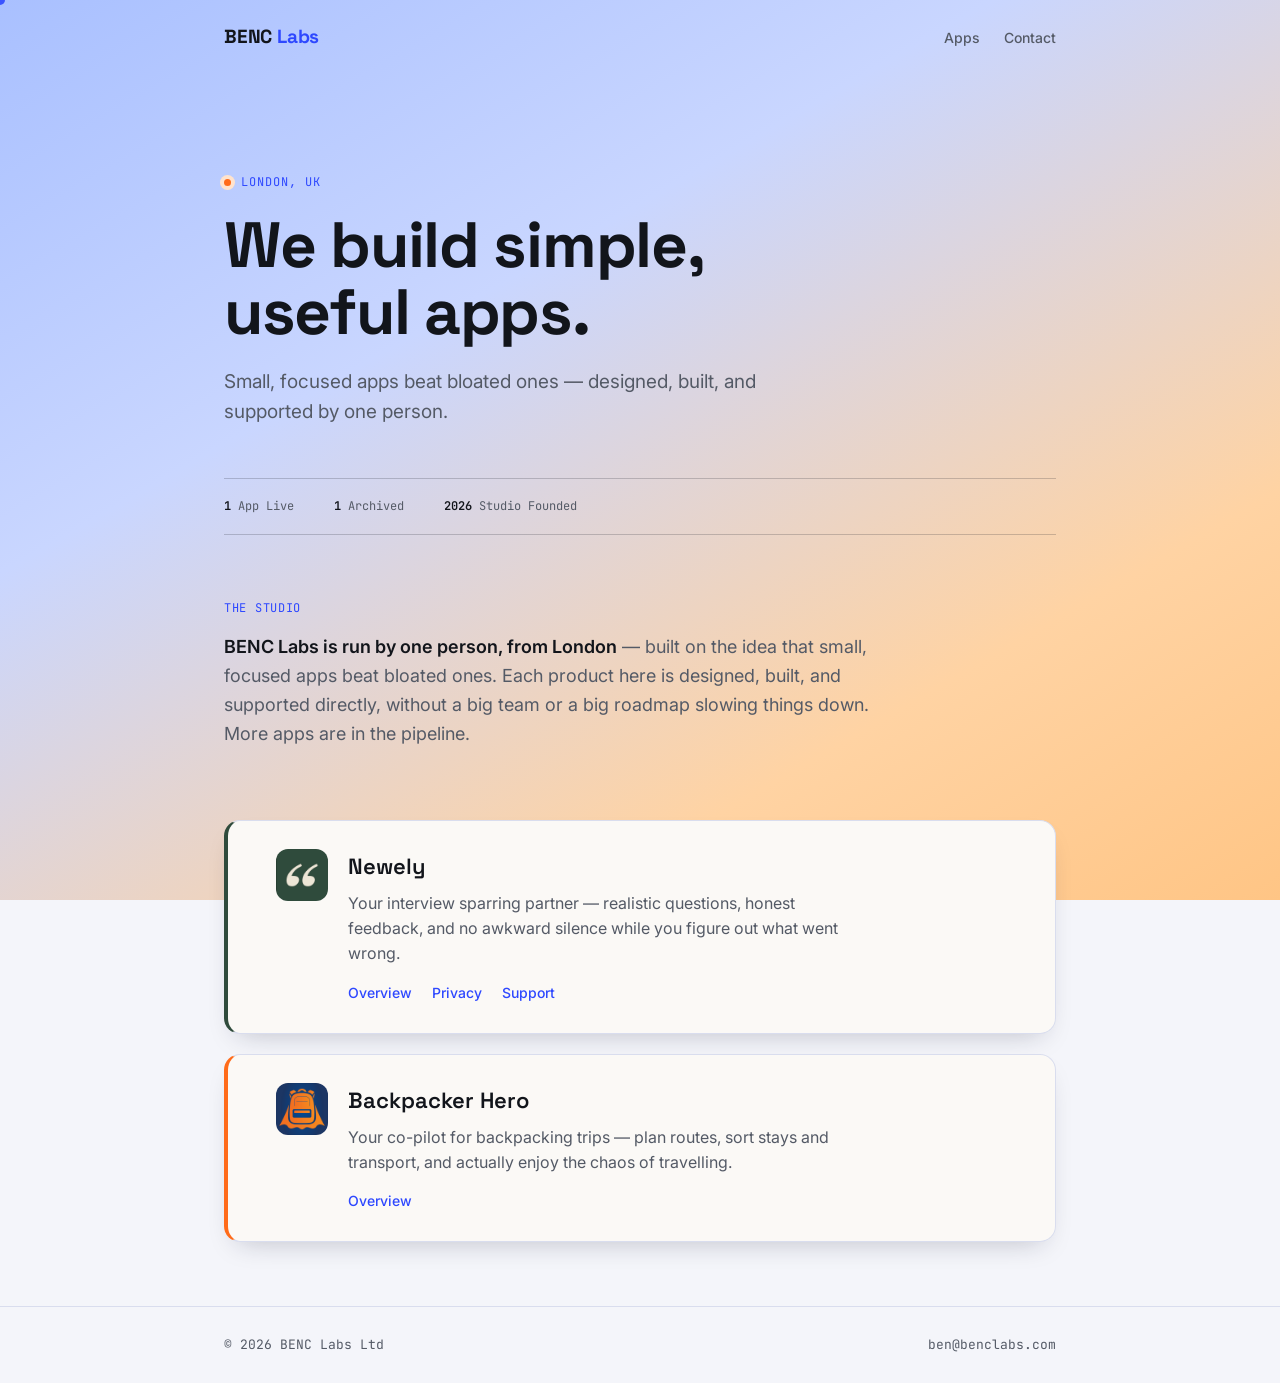
==== index.html @ 93e012b4 "first version of the site" ====
<!DOCTYPE html>
<html lang="en">
<head>
<meta charset="UTF-8">
<meta name="viewport" content="width=device-width, initial-scale=1.0">
<title>BENC Labs</title>
<meta name="description" content="BENC Labs builds small, useful apps — including Backpacker Hero and Newely.">
<link rel="stylesheet" href="styles.css?v=3">
<link rel="stylesheet" href="home-theme.css?v=3">
</head>
<body class="home-theme">

<div class="bg-wash"></div>
<div class="cursor-dot" id="cursor"></div>

<header class="site">
  <div class="wrap">
    <div class="brand">BENC <span>Labs</span></div>
    <nav class="site">
      <a href="#apps">Apps</a>
      <a href="mailto:ben@benclabs.com">Contact</a>
    </nav>
  </div>
</header>

<main>
  <section class="hero">
    <div class="wrap">
      <div class="eyebrow"><span class="dot"></span>LONDON, UK</div>
      <h1 class="display">We build simple, <span class="glow">useful apps.</span></h1>
      <p class="lede">Small, focused apps beat bloated ones — designed, built, and supported by one person.</p>

      <!-- TODO: confirm these numbers before shipping -->
      <div class="readout">
        <span><b>1</b> App Live</span>
        <span><b>1</b> Archived</span>
        <span><b>2026</b> Studio Founded</span>
      </div>
    </div>
  </section>

  <section class="wrap">
    <div class="about-block reveal">
      <div class="idx">The studio</div>
      <p><b>BENC Labs is run by one person, from London</b> — built on the idea that small, focused apps beat bloated ones. Each product here is designed, built, and supported directly, without a big team or a big roadmap slowing things down. More apps are in the pipeline.</p>
    </div>
  </section>

  <section id="apps" class="wrap">
    <div class="apps-list reveal">

      <div class="app-card reveal d1" style="--entry-accent:#2F4B3C;--entry-tint:#2F4B3C0D;">
        <a class="app-card-hitbox" href="newely/" aria-label="Newely overview"></a>
        <img src="newely/assets/icon.png" alt="" class="app-card-icon">
        <div class="app-card-body">
          <h2>Newely</h2>
          <p>Your interview sparring partner — realistic questions, honest feedback, and no awkward silence while you figure out what went wrong.</p>
          <div class="app-card-links">
            <a href="newely/" class="app-card-link-real">Overview</a>
            <a href="newely/privacy.html" class="app-card-link-real">Privacy</a>
            <a href="newely/support.html" class="app-card-link-real">Support</a>
          </div>
        </div>
      </div>

      <div class="app-card reveal d2" style="--entry-accent:#FF6B1A;--entry-tint:#FF6B1A0D;">
        <a class="app-card-hitbox" href="backpacker-hero/" aria-label="Backpacker Hero overview"></a>
        <img src="backpacker-hero/assets/icon.png" alt="" class="app-card-icon">
        <div class="app-card-body">
          <h2>Backpacker Hero</h2>
          <p>Your co-pilot for backpacking trips — plan routes, sort stays and transport, and actually enjoy the chaos of travelling.</p>
          <div class="app-card-links">
            <a href="backpacker-hero/" class="app-card-link-real">Overview</a>
          </div>
        </div>
      </div>

    </div>
  </section>
</main>

<footer class="site">
  <div class="wrap">
    <span>© 2026 BENC Labs Ltd</span>
    <a href="mailto:ben@benclabs.com">ben@benclabs.com</a>
  </div>
</footer>

<script src="script.js"></script>
</body>
</html>
---- styles.css ----
@import url('https://fonts.googleapis.com/css2?family=Space+Grotesk:wght@400;500;600;700&family=Inter:wght@400;500;600&family=JetBrains+Mono:wght@400;500&display=swap');

:root {
  --bg: #F4F5FA;
  --paper: #FBF9F6;
  --ink: #12151B;
  --ink-soft: #545A66;
  --line: #D9DDEE;
  --accent: #2E48FF;
  --accent-soft: #DEE4FF;
  --amber: #FF6A1A;
  --amber-soft: #FFE3CE;
  --radius: 3px;
}

* { box-sizing: border-box; }
html { scroll-behavior: smooth; }

body {
  margin: 0;
  background: var(--bg);
  color: var(--ink);
  font-family: 'Inter', system-ui, sans-serif;
  font-size: 16px;
  line-height: 1.55;
  overflow-x: hidden;
}

.bg-wash {
  position: fixed;
  inset: 0;
  z-index: -1;
  background: linear-gradient(150deg, #A9C0FF 0%, #C9D6FF 35%, #FFD3A3 75%, #FFC585 100%);
}

@media (prefers-reduced-motion: reduce) {
  * { animation: none !important; transition: none !important; scroll-behavior: auto !important; }
}

a { color: var(--accent); text-decoration: none; }
a:hover { text-decoration: underline; }
a:focus-visible, button:focus-visible { outline: 2px solid var(--accent); outline-offset: 3px; }

.wrap { max-width: 880px; margin: 0 auto; padding: 0 24px; }

.cursor-dot {
  position: fixed;
  width: 10px; height: 10px;
  border-radius: 50%;
  background: var(--accent);
  pointer-events: none;
  z-index: 999;
  transform: translate(-50%,-50%);
  transition: width .18s, height .18s, background .18s, opacity .18s;
  opacity: 0;
}
@media (hover: hover) and (pointer: fine) { .cursor-dot { opacity: .9; } }
.cursor-dot.big { width: 36px; height: 36px; background: var(--amber); opacity: .16; }

header.site {
  position: sticky; top: 0; z-index: 50;
  padding: 22px 0;
}
header.site .wrap { display: flex; align-items: baseline; justify-content: space-between; gap: 16px; flex-wrap: wrap; }
.brand { font-family: 'Space Grotesk', sans-serif; font-weight: 700; font-size: 19px; letter-spacing: -0.01em; color: var(--ink); }
.brand span { color: var(--accent); }
nav.site a { color: var(--ink-soft); font-size: 14px; margin-left: 20px; font-weight: 500; }
nav.site a:hover { color: var(--accent); }

.reveal { opacity: 0; transform: translateY(18px); transition: opacity .7s ease, transform .7s ease; }
.reveal.in { opacity: 1; transform: translateY(0); }
.reveal.d1 { transition-delay: .08s; }
.reveal.d2 { transition-delay: .16s; }
.reveal.d3 { transition-delay: .24s; }

.hero { padding: 100px 0 64px; }
.eyebrow {
  font-family: 'JetBrains Mono', monospace; font-size: 12px; letter-spacing: 0.08em;
  color: var(--accent); text-transform: uppercase; margin-bottom: 20px;
  display: flex; align-items: center; gap: 10px;
}
.eyebrow .dot { width: 7px; height: 7px; background: var(--amber); border-radius: 50%; display: inline-block; box-shadow: 0 0 0 4px var(--amber-soft); animation: pulse 2s infinite; }
@keyframes pulse { 0%,100%{opacity:1} 50%{opacity:.3} }
h1.display {
  font-family: 'Space Grotesk', sans-serif; font-weight: 700;
  font-size: clamp(36px, 7vw, 64px); line-height: 1.04; letter-spacing: -0.02em;
  margin: 0 0 22px; max-width: 15ch;
}
.lede { font-size: 19px; color: var(--ink-soft); max-width: 52ch; margin: 0; }

.readout {
  margin-top: 56px; padding: 18px 0; border-top: 1px solid rgba(18,21,32,0.2); border-bottom: 1px solid rgba(18,21,32,0.2);
  display: flex; gap: 40px; flex-wrap: wrap;
  font-family: 'JetBrains Mono', monospace; font-size: 12px; color: var(--ink-soft);
}
.readout b { color: var(--ink); font-weight: 600; }

.apps-list { display: flex; flex-direction: column; gap: 20px; margin: 20px 0 64px; }

.app-card {
  display: flex; align-items: flex-start; gap: 20px;
  padding: 28px; border-radius: 16px;
  background: var(--paper);
  border: 1px solid var(--line);
  border-left: 4px solid var(--entry-accent, var(--line));
  box-shadow: 0 12px 28px -14px rgba(20, 25, 50, 0.28);
  text-decoration: none !important;
  color: inherit;
  transition: transform .18s ease, box-shadow .18s ease, border-color .18s ease;
}
.app-card:hover, .app-card:focus, .app-card:active { text-decoration: none !important; }
.app-card:hover {
  transform: translateY(-3px);
  box-shadow: 0 18px 36px -14px rgba(20, 25, 50, 0.34);
}
.app-card:hover .app-card-body h2 { color: var(--entry-accent, var(--ink)); }

.app-card-icon { width: 52px; height: 52px; object-fit: contain; border-radius: 12px; flex-shrink: 0; }

.app-card-body { min-width: 0; }
.app-card-body h2 {
  font-family: 'Space Grotesk', sans-serif; font-size: 22px; font-weight: 600;
  margin: 0 0 8px; transition: color .2s;
}
.app-card-body p { margin: 0 0 14px; color: var(--ink-soft); max-width: 52ch; }
.app-card-links a, .app-card-links .entry-sublink { font-size: 14px; font-weight: 500; margin-right: 16px; }
.app-card-links a { color: var(--accent); }
.app-card-links a:hover { text-decoration: underline; }
.app-card-links .entry-sublink { color: var(--accent); }

@media (max-width: 640px) {
  .app-card { flex-direction: column; gap: 14px; }
}

.app-card-archived { opacity: 0.7; }
.app-card-archived .app-card-icon { filter: grayscale(45%); }
.app-card-archived:hover { opacity: 1; }
.archived-tag {
  display: inline-block;
  font-family: 'JetBrains Mono', monospace; font-size: 11px; text-transform: uppercase; letter-spacing: 0.05em;
  color: var(--ink-soft); border: 1px solid var(--line); border-radius: 4px;
  padding: 3px 8px; margin-bottom: 8px;
}

.app-hero { padding: 90px 0 70px; border-bottom: 1px solid var(--line); }
.app-hero .tag {
  font-family: 'JetBrains Mono', monospace; font-size: 12px; color: var(--accent);
  text-transform: uppercase; letter-spacing: 0.06em; margin-bottom: 16px;
}
.app-hero h1 {
  font-family: 'Space Grotesk', sans-serif; font-weight: 700;
  font-size: clamp(38px, 8vw, 72px); line-height: 1.0; letter-spacing: -0.02em; margin: 0 0 20px;
}
.app-hero p.sub { font-size: 19px; color: var(--ink-soft); max-width: 48ch; }

.section-block { padding: 80px 0; border-bottom: 1px solid var(--line); }
.section-block .idx { font-family: 'JetBrains Mono', monospace; font-size: 12px; color: var(--accent); margin-bottom: 14px; }
.section-block h2 {
  font-family: 'Space Grotesk', sans-serif; font-size: clamp(24px, 4vw, 34px);
  margin: 0 0 16px; max-width: 20ch; letter-spacing: -0.01em;
}
.section-block p { color: var(--ink-soft); max-width: 58ch; font-size: 16.5px; }

.feature-grid { display: grid; grid-template-columns: repeat(3, 1fr); gap: 1px; background: var(--line); margin-top: 36px; border: 1px solid var(--line); }
.feature-grid .cell { background: var(--paper); padding: 26px; }
.feature-grid .cell .num { font-family: 'JetBrains Mono', monospace; font-size: 11px; color: var(--accent); margin-bottom: 10px; }
.feature-grid .cell h3 { font-family: 'Space Grotesk', sans-serif; font-size: 17px; margin: 0 0 8px; }
.feature-grid .cell p { font-size: 14.5px; margin: 0; color: var(--ink-soft); }
@media (max-width: 720px) { .feature-grid { grid-template-columns: 1fr; } }

.cta-block { padding: 70px 0; text-align: center; }
.cta-block h2 { font-family: 'Space Grotesk', sans-serif; font-size: clamp(26px, 5vw, 38px); margin: 0 0 24px; }

main.page { padding: 56px 0 80px; }
.page-eyebrow { font-family: 'JetBrains Mono', monospace; font-size: 12px; color: var(--accent); text-transform: uppercase; letter-spacing: 0.06em; margin-bottom: 12px; }
.page h1 { font-family: 'Space Grotesk', sans-serif; font-size: clamp(28px, 4vw, 38px); margin: 0 0 8px; letter-spacing: -0.01em; }
.page .updated { color: var(--ink-soft); font-size: 14px; margin-bottom: 40px; font-family: 'JetBrains Mono', monospace; }
.page section { margin-bottom: 34px; }
.page h2 { font-family: 'Space Grotesk', sans-serif; font-size: 19px; margin: 0 0 10px; }
.page p, .page li { color: var(--ink-soft); max-width: 66ch; }
.page ul { padding-left: 20px; }

.card { background: var(--paper); border: 1px solid var(--line); border-radius: 6px; padding: 28px; }

.contact-block {
  background: var(--paper); border: 1px solid var(--line); border-radius: 6px; padding: 28px;
  display: flex; align-items: center; justify-content: space-between; gap: 20px; flex-wrap: wrap;
}
.contact-block .label { font-family: 'JetBrains Mono', monospace; font-size: 12px; color: var(--ink-soft); text-transform: uppercase; letter-spacing: 0.05em; margin-bottom: 6px; }
.contact-block .email { font-family: 'Space Grotesk', sans-serif; font-size: 20px; font-weight: 600; }
.btn {
  display: inline-block; background: var(--ink); color: #fff !important; padding: 11px 20px;
  border-radius: var(--radius); font-weight: 500; font-size: 14px; text-decoration: none !important;
  transition: background .2s;
}
.btn:hover { background: var(--accent); }

.back-link { display: inline-block; margin-bottom: 28px; font-size: 14px; font-family: 'JetBrains Mono', monospace; color: var(--ink-soft) !important; }
.back-link:hover { color: var(--accent) !important; }

footer.site { border-top: 1px solid var(--line); padding: 28px 0; margin-top: 40px; }
footer.site .wrap { display: flex; justify-content: space-between; flex-wrap: wrap; gap: 12px; font-size: 13px; color: var(--ink-soft); font-family: 'JetBrains Mono', monospace; }
footer.site a { color: var(--ink-soft); }
footer.site a:hover { color: var(--accent); }
---- home-theme.css ----
/* BENC Labs — homepage theme
   Sits on top of styles.css. The homepage now shares the same
   off-white / cobalt system as the app pages, so this file only
   adds the handful of things that are specific to the homepage. */

.home-theme .hero { padding-bottom: 0; }

.home-theme .readout { margin-top: 52px; }

/* about block: same hairline-section pattern the app pages use */
.home-theme .about-block {
  padding: 64px 0;
}
.home-theme .about-block .idx {
  font-family: 'JetBrains Mono', monospace;
  font-size: 12px;
  color: var(--accent);
  text-transform: uppercase;
  letter-spacing: 0.06em;
  margin-bottom: 16px;
}
.home-theme .about-block p {
  font-size: 18px;
  line-height: 1.6;
  color: var(--ink-soft);
  max-width: 62ch;
  margin: 0;
}
.home-theme .about-block p b {
  color: var(--ink);
  font-weight: 600;
}

.home-theme .apps-list { margin-top: 8px; }
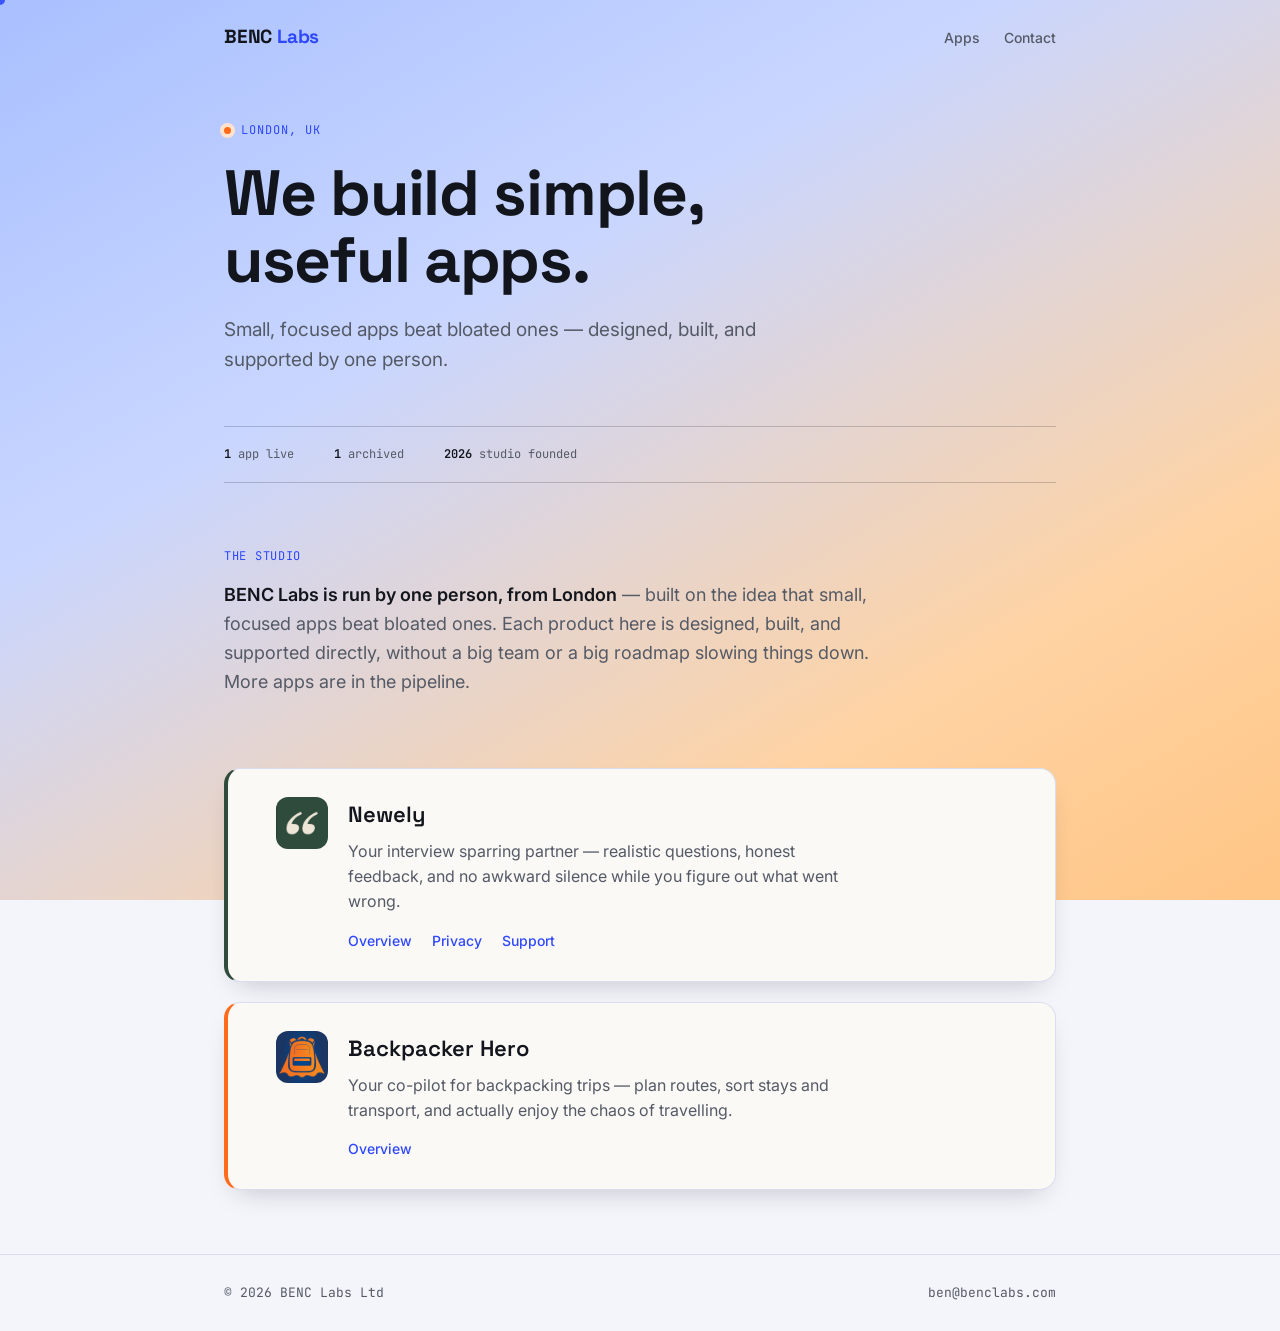
==== commit 5660fbb2: "Hide tab bar" ====
--- a/index.html
+++ b/index.html
@@ -32,9 +32,9 @@
 
       <!-- TODO: confirm these numbers before shipping -->
       <div class="readout">
-        <span><b>1</b> App Live</span>
-        <span><b>1</b> Archived</span>
-        <span><b>2026</b> Studio Founded</span>
+        <span><b>1</b> app live</span>
+        <span><b>1</b> archived</span>
+        <span><b>2026</b> studio founded</span>
       </div>
     </div>
   </section>
@@ -71,6 +71,7 @@
           <p>Your co-pilot for backpacking trips — plan routes, sort stays and transport, and actually enjoy the chaos of travelling.</p>
           <div class="app-card-links">
             <a href="backpacker-hero/" class="app-card-link-real">Overview</a>
+
           </div>
         </div>
       </div>
@@ -87,5 +88,29 @@
 </footer>
 
 <script src="script.js"></script>
+<script>
+// hides the header when scrolling down, brings it back when scrolling up
+(function () {
+  var header = document.querySelector('header.site');
+  if (!header) return;
+  var lastY = window.scrollY;
+  var ticking = false;
+
+  window.addEventListener('scroll', function () {
+    if (ticking) return;
+    ticking = true;
+    requestAnimationFrame(function () {
+      var y = window.scrollY;
+      if (y > lastY && y > 80) {
+        header.classList.add('header-hidden');
+      } else {
+        header.classList.remove('header-hidden');
+      }
+      lastY = y;
+      ticking = false;
+    });
+  });
+})();
+</script>
 </body>
 </html>
--- a/styles.css
+++ b/styles.css
@@ -60,7 +60,9 @@
 header.site {
   position: sticky; top: 0; z-index: 50;
   padding: 22px 0;
-}
+  transition: transform .25s ease;
+}
+header.site.header-hidden { transform: translateY(-100%); }
 header.site .wrap { display: flex; align-items: baseline; justify-content: space-between; gap: 16px; flex-wrap: wrap; }
 .brand { font-family: 'Space Grotesk', sans-serif; font-weight: 700; font-size: 19px; letter-spacing: -0.01em; color: var(--ink); }
 .brand span { color: var(--accent); }
@@ -73,7 +75,7 @@
 .reveal.d2 { transition-delay: .16s; }
 .reveal.d3 { transition-delay: .24s; }
 
-.hero { padding: 100px 0 64px; }
+.hero { padding: 48px 0 64px; }
 .eyebrow {
   font-family: 'JetBrains Mono', monospace; font-size: 12px; letter-spacing: 0.08em;
   color: var(--accent); text-transform: uppercase; margin-bottom: 20px;
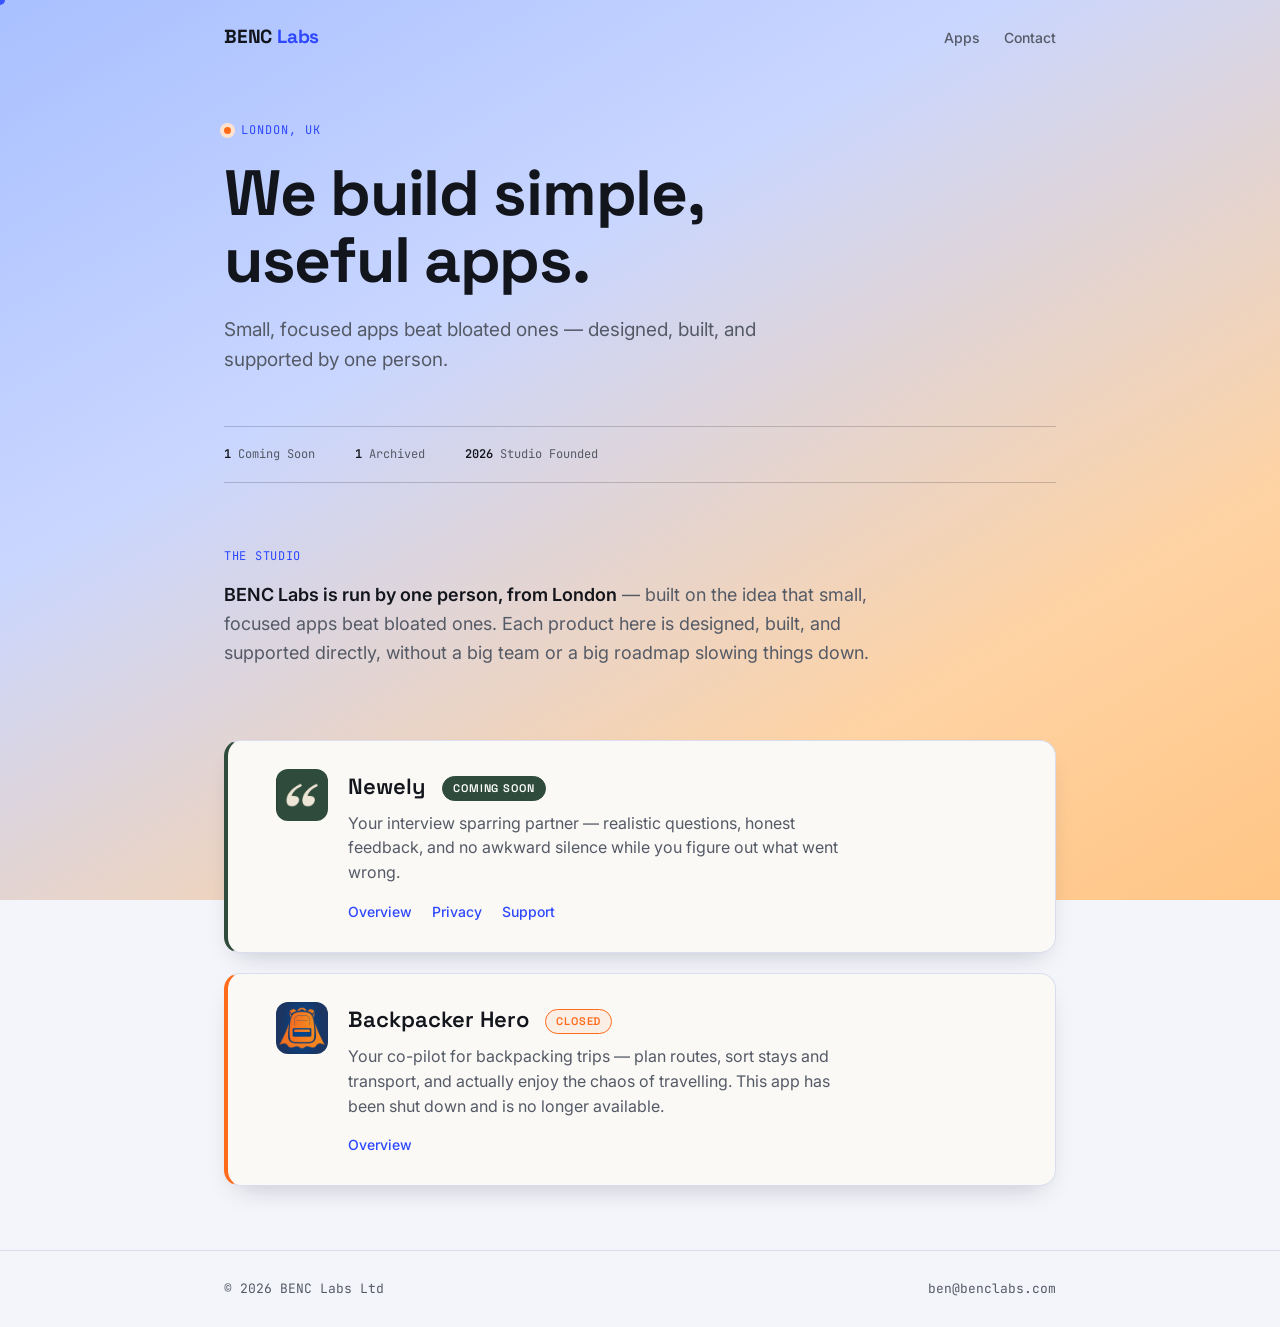
==== commit 65fbde30: "Mark Newely as coming soon and Backpacker Hero as shut down" ====
--- a/index.html
+++ b/index.html
@@ -4,9 +4,26 @@
 <meta charset="UTF-8">
 <meta name="viewport" content="width=device-width, initial-scale=1.0">
 <title>BENC Labs</title>
-<meta name="description" content="BENC Labs builds small, useful apps — including Backpacker Hero and Newely.">
+<meta name="description" content="BENC Labs builds small, useful apps — including Newely, coming soon.">
 <link rel="stylesheet" href="styles.css?v=3">
 <link rel="stylesheet" href="home-theme.css?v=3">
+<style>
+  .status-badge {
+    display: inline-block;
+    margin-left: 10px;
+    padding: 3px 10px;
+    border-radius: 999px;
+    border: 1px solid currentColor;
+    font-size: 11px;
+    font-weight: 600;
+    letter-spacing: 0.08em;
+    text-transform: uppercase;
+    vertical-align: middle;
+    white-space: nowrap;
+  }
+  .status-badge.soon { color: #fff; background: #2F4B3C; border-color: #2F4B3C; }
+  .status-badge.closed { color: #FF6B1A; background: #FF6B1A14; }
+</style>
 </head>
 <body class="home-theme">
 
@@ -32,9 +49,9 @@
 
       <!-- TODO: confirm these numbers before shipping -->
       <div class="readout">
-        <span><b>1</b> app live</span>
-        <span><b>1</b> archived</span>
-        <span><b>2026</b> studio founded</span>
+        <span><b>1</b> Coming Soon</span>
+        <span><b>1</b> Archived</span>
+        <span><b>2026</b> Studio Founded</span>
       </div>
     </div>
   </section>
@@ -42,7 +59,7 @@
   <section class="wrap">
     <div class="about-block reveal">
       <div class="idx">The studio</div>
-      <p><b>BENC Labs is run by one person, from London</b> — built on the idea that small, focused apps beat bloated ones. Each product here is designed, built, and supported directly, without a big team or a big roadmap slowing things down. More apps are in the pipeline.</p>
+      <p><b>BENC Labs is run by one person, from London</b> — built on the idea that small, focused apps beat bloated ones. Each product here is designed, built, and supported directly, without a big team or a big roadmap slowing things down.</p>
     </div>
   </section>
 
@@ -53,7 +70,7 @@
         <a class="app-card-hitbox" href="newely/" aria-label="Newely overview"></a>
         <img src="newely/assets/icon.png" alt="" class="app-card-icon">
         <div class="app-card-body">
-          <h2>Newely</h2>
+          <h2>Newely <span class="status-badge soon">Coming soon</span></h2>
           <p>Your interview sparring partner — realistic questions, honest feedback, and no awkward silence while you figure out what went wrong.</p>
           <div class="app-card-links">
             <a href="newely/" class="app-card-link-real">Overview</a>
@@ -67,8 +84,8 @@
         <a class="app-card-hitbox" href="backpacker-hero/" aria-label="Backpacker Hero overview"></a>
         <img src="backpacker-hero/assets/icon.png" alt="" class="app-card-icon">
         <div class="app-card-body">
-          <h2>Backpacker Hero</h2>
-          <p>Your co-pilot for backpacking trips — plan routes, sort stays and transport, and actually enjoy the chaos of travelling.</p>
+          <h2>Backpacker Hero <span class="status-badge closed">Closed</span></h2>
+          <p>Your co-pilot for backpacking trips — plan routes, sort stays and transport, and actually enjoy the chaos of travelling. This app has been shut down and is no longer available.</p>
           <div class="app-card-links">
             <a href="backpacker-hero/" class="app-card-link-real">Overview</a>
 
